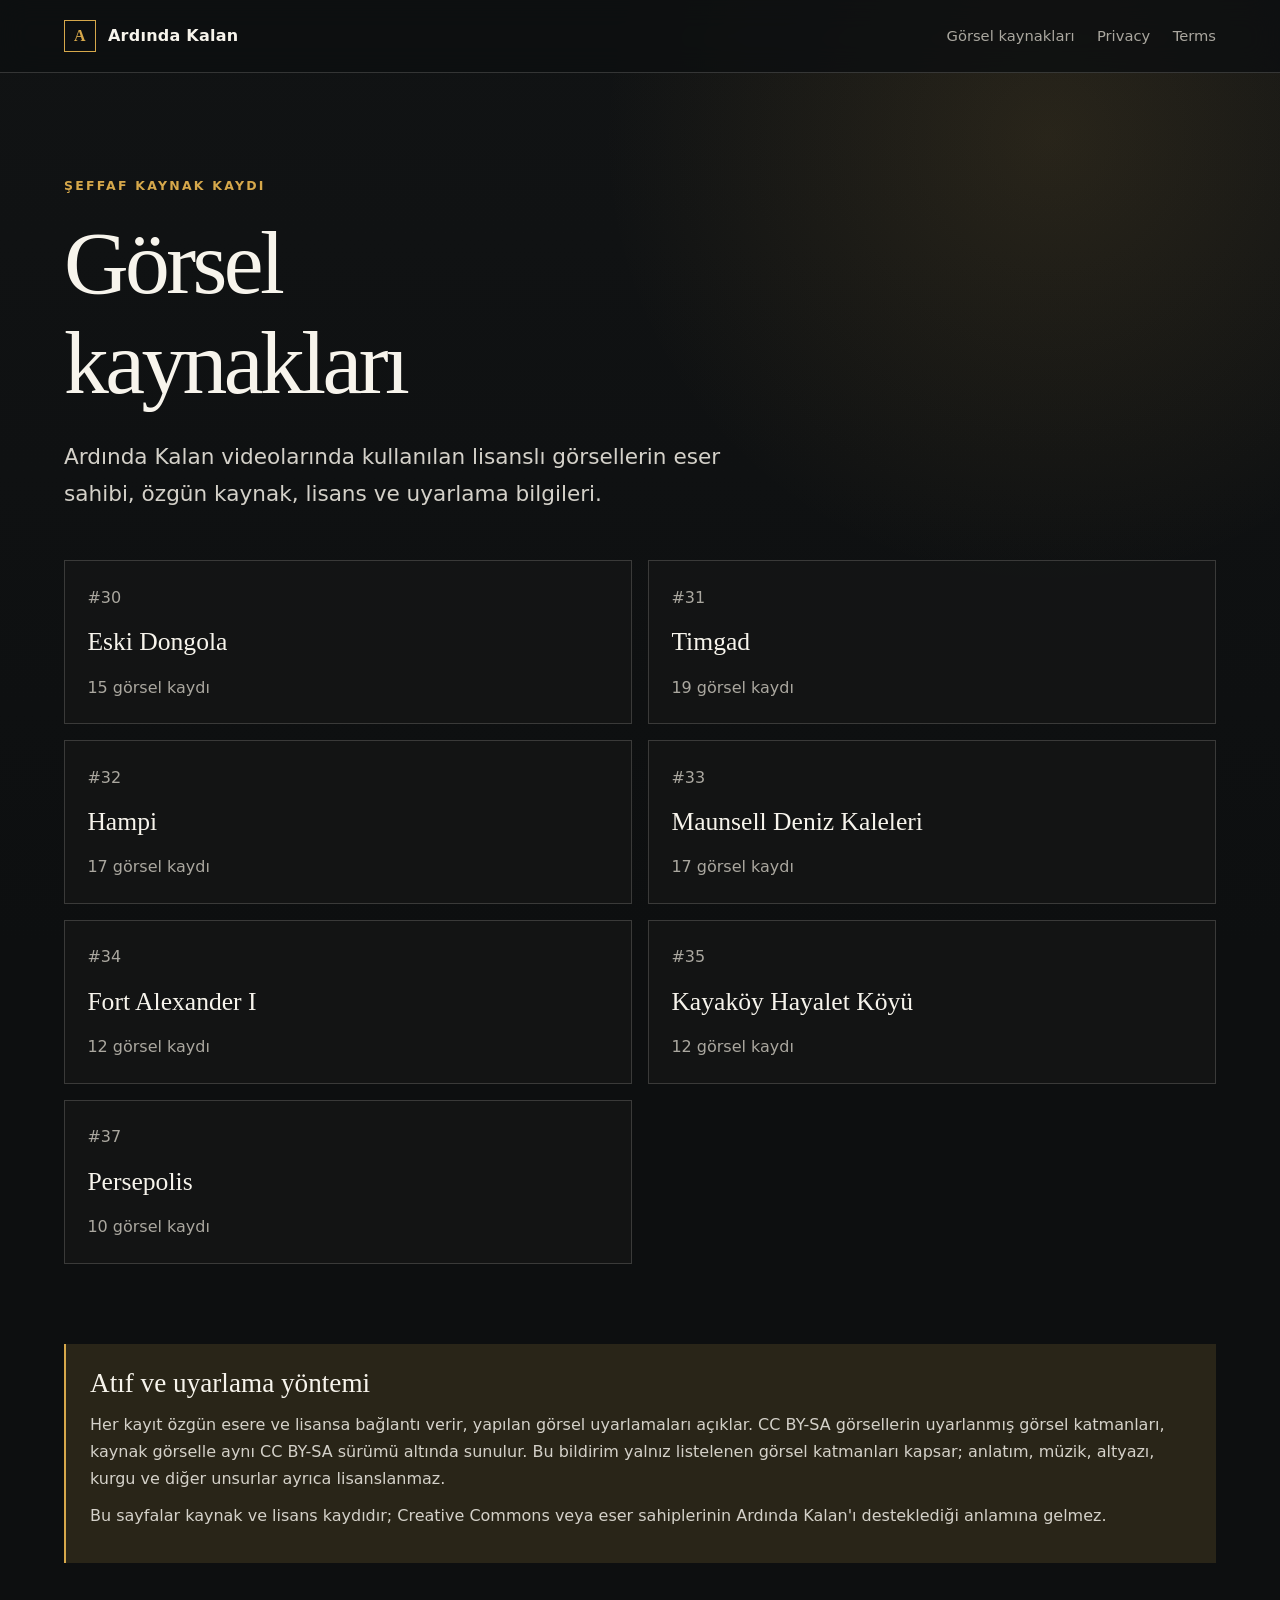
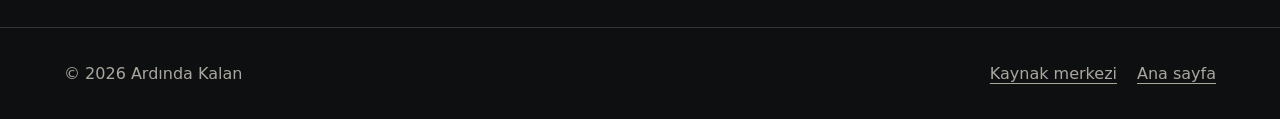
==== sources/index.html @ ea2f78c0 "Publish 7 license source pages (#30, #31, #32, #33, #34, #35, #37)" ====
<!doctype html>
<html lang="tr">
<head>
  <meta charset="utf-8">
  <meta name="viewport" content="width=device-width, initial-scale=1">
  <title>Görsel kaynakları — Ardında Kalan</title>
  <meta name="description" content="Ardında Kalan görsel kaynak ve lisans merkezi">
  <link rel="stylesheet" href="../styles.css">
</head>
<body>
  <header class="site-header"><nav class="nav" aria-label="Ana gezinme">
    <a class="brand" href="../index.html"><span class="brand-mark" aria-hidden="true">A</span> Ardında Kalan</a>
    <div class="nav-links"><a href="../sources/index.html">Görsel kaynakları</a><a href="../privacy.html">Privacy</a><a href="../terms.html">Terms</a></div>
  </nav></header>
  <main><section class="sources-hero">
  <p class="eyebrow">Şeffaf kaynak kaydı</p>
  <h1>Görsel kaynakları</h1>
  <p class="lead">Ardında Kalan videolarında kullanılan lisanslı görsellerin eser sahibi, özgün kaynak, lisans ve uyarlama bilgileri.</p>
</section>
<section class="sources-grid" aria-label="Video kaynak sayfaları"><a class="source-card" href="../30/">
  <span class="source-number">#30</span><strong>Eski Dongola</strong><span>15 görsel kaydı</span>
</a>
<a class="source-card" href="../31/">
  <span class="source-number">#31</span><strong>Timgad</strong><span>19 görsel kaydı</span>
</a>
<a class="source-card" href="../32/">
  <span class="source-number">#32</span><strong>Hampi</strong><span>17 görsel kaydı</span>
</a>
<a class="source-card" href="../33/">
  <span class="source-number">#33</span><strong>Maunsell Deniz Kaleleri</strong><span>17 görsel kaydı</span>
</a>
<a class="source-card" href="../34/">
  <span class="source-number">#34</span><strong>Fort Alexander I</strong><span>12 görsel kaydı</span>
</a>
<a class="source-card" href="../35/">
  <span class="source-number">#35</span><strong>Kayaköy Hayalet Köyü</strong><span>12 görsel kaydı</span>
</a>
<a class="source-card" href="../37/">
  <span class="source-number">#37</span><strong>Persepolis</strong><span>10 görsel kaydı</span>
</a></section>
<section class="license-note"><h2>Atıf ve uyarlama yöntemi</h2>
  <p>Her kayıt özgün esere ve lisansa bağlantı verir, yapılan görsel uyarlamaları açıklar. CC BY-SA görsellerin uyarlanmış görsel katmanları, kaynak görselle aynı CC BY-SA sürümü altında sunulur. Bu bildirim yalnız listelenen görsel katmanları kapsar; anlatım, müzik, altyazı, kurgu ve diğer unsurlar ayrıca lisanslanmaz.</p>
  <p>Bu sayfalar kaynak ve lisans kaydıdır; Creative Commons veya eser sahiplerinin Ardında Kalan'ı desteklediği anlamına gelmez.</p>
</section></main>
  <footer class="site-footer"><div class="footer-inner"><span>© 2026 Ardında Kalan</span><div class="footer-links"><a href="../sources/index.html">Kaynak merkezi</a><a href="../index.html">Ana sayfa</a></div></div></footer>
</body>
</html>
---- styles.css ----
:root {
  color-scheme: dark;
  --ink: #f7f4ec;
  --muted: #aaa79f;
  --line: rgba(247, 244, 236, 0.17);
  --surface: rgba(20, 21, 22, 0.86);
  --accent: #d6a84b;
  --accent-soft: rgba(214, 168, 75, 0.14);
  --page: #0d0f10;
  --max: 72rem;
}

* { box-sizing: border-box; }

html { scroll-behavior: smooth; }

body {
  margin: 0;
  min-height: 100vh;
  color: var(--ink);
  background:
    radial-gradient(circle at 82% 8%, rgba(214, 168, 75, 0.12), transparent 28rem),
    linear-gradient(180deg, #111314 0%, var(--page) 55%);
  font-family: Inter, ui-sans-serif, system-ui, -apple-system, BlinkMacSystemFont, "Segoe UI", sans-serif;
  font-size: 1rem;
  line-height: 1.7;
}

a { color: inherit; }

.site-header {
  border-bottom: 1px solid var(--line);
  background: rgba(13, 15, 16, 0.82);
  backdrop-filter: blur(14px);
  position: sticky;
  top: 0;
  z-index: 10;
}

.nav {
  width: min(calc(100% - 2rem), var(--max));
  min-height: 4.5rem;
  margin: 0 auto;
  display: flex;
  align-items: center;
  justify-content: space-between;
  gap: 1.5rem;
}

.brand {
  display: inline-flex;
  align-items: center;
  gap: 0.75rem;
  text-decoration: none;
  font-weight: 750;
  letter-spacing: 0.015em;
}

.brand-mark {
  width: 2rem;
  height: 2rem;
  display: grid;
  place-items: center;
  border: 1px solid var(--accent);
  color: var(--accent);
  font-family: Georgia, serif;
  font-weight: 700;
}

.nav-links {
  display: flex;
  align-items: center;
  gap: 1.4rem;
  color: var(--muted);
  font-size: 0.92rem;
}

.nav-links a { text-decoration: none; }
.nav-links a:hover, .nav-links a:focus-visible { color: var(--ink); }

main {
  width: min(calc(100% - 2rem), var(--max));
  margin: 0 auto;
}

.hero {
  min-height: calc(100vh - 4.5rem);
  display: grid;
  align-content: center;
  grid-template-columns: minmax(0, 1.25fr) minmax(17rem, 0.75fr);
  gap: clamp(2rem, 7vw, 6rem);
  padding: 5rem 0;
}

.eyebrow {
  margin: 0 0 1rem;
  color: var(--accent);
  font-size: 0.78rem;
  font-weight: 750;
  letter-spacing: 0.18em;
  text-transform: uppercase;
}

h1, h2, h3 { line-height: 1.12; }

h1 {
  margin: 0;
  max-width: 12ch;
  font-family: Georgia, "Times New Roman", serif;
  font-size: clamp(3rem, 8vw, 7.2rem);
  font-weight: 500;
  letter-spacing: -0.045em;
}

.lead {
  max-width: 42rem;
  margin: 1.6rem 0 0;
  color: #d4d1c9;
  font-size: clamp(1.08rem, 2vw, 1.35rem);
}

.hero-note {
  align-self: end;
  padding: 1.5rem;
  border-left: 2px solid var(--accent);
  background: var(--accent-soft);
}

.hero-note strong {
  display: block;
  margin-bottom: 0.45rem;
  font-size: 0.9rem;
  letter-spacing: 0.08em;
  text-transform: uppercase;
}

.hero-note p { margin: 0; color: var(--muted); }

.content-block {
  display: grid;
  grid-template-columns: minmax(10rem, 0.36fr) minmax(0, 0.64fr);
  gap: clamp(2rem, 7vw, 6rem);
  padding: 5rem 0;
  border-top: 1px solid var(--line);
}

.content-block h2, .legal h1 {
  margin: 0;
  font-family: Georgia, "Times New Roman", serif;
  font-weight: 500;
  letter-spacing: -0.025em;
}

.content-block h2 { font-size: clamp(2rem, 4vw, 3.4rem); }
.content-block p { margin: 0 0 1.2rem; color: #d4d1c9; }

.platforms {
  margin: 2rem 0 0;
  padding: 0;
  display: grid;
  grid-template-columns: repeat(2, minmax(0, 1fr));
  list-style: none;
  border-top: 1px solid var(--line);
}

.platforms li {
  padding: 1rem 0;
  border-bottom: 1px solid var(--line);
  color: var(--muted);
}

.legal {
  max-width: 49rem;
  padding: clamp(4rem, 8vw, 7rem) 0;
}

.legal h1 { font-size: clamp(2.8rem, 7vw, 5.6rem); }
.legal .updated { margin: 1rem 0 3rem; color: var(--muted); }
.legal h2 { margin: 2.8rem 0 0.8rem; font-size: 1.35rem; }
.legal p, .legal li { color: #d4d1c9; }
.legal ul { padding-left: 1.2rem; }

.site-footer {
  border-top: 1px solid var(--line);
  color: var(--muted);
}

.footer-inner {
  width: min(calc(100% - 2rem), var(--max));
  margin: 0 auto;
  padding: 2rem 0;
  display: flex;
  justify-content: space-between;
  gap: 1rem;
  flex-wrap: wrap;
}

.footer-links { display: flex; gap: 1.25rem; }
.footer-links a { text-underline-offset: 0.25rem; }

@media (max-width: 720px) {
  .nav { align-items: flex-start; padding: 1rem 0; }
  .nav-links { gap: 0.8rem; flex-wrap: wrap; justify-content: flex-end; }
  .hero, .content-block { grid-template-columns: 1fr; }
  .hero { min-height: auto; padding: 5rem 0 4rem; }
  .hero-note { align-self: auto; }
  .platforms { grid-template-columns: 1fr; }
}

@media (max-width: 480px) {
  .nav { display: block; }
  .nav-links { margin-top: 0.8rem; justify-content: flex-start; }
  h1 { font-size: clamp(2.7rem, 16vw, 4.6rem); }
}


.sources-hero, .source-title { padding: clamp(4rem, 8vw, 7rem) 0 3rem; }
.sources-hero h1, .source-title h1 { margin: 0; font-family: Georgia, "Times New Roman", serif; font-size: clamp(2.8rem, 7vw, 5.8rem); font-weight: 500; letter-spacing: -0.04em; }
.sources-grid { display: grid; grid-template-columns: repeat(2, minmax(0, 1fr)); gap: 1rem; padding: 0 0 5rem; }
.source-card { min-height: 10rem; padding: 1.4rem; display: flex; flex-direction: column; justify-content: space-between; gap: .6rem; border: 1px solid var(--line); background: var(--surface); text-decoration: none; }
.source-card:hover, .source-card:focus-visible { border-color: var(--accent); transform: translateY(-2px); }
.source-card strong { font-family: Georgia, "Times New Roman", serif; font-size: 1.6rem; font-weight: 500; }
.source-card span:last-child, .source-number { color: var(--muted); }
.license-note { margin: 0 0 4rem; padding: 1.5rem; border-left: 2px solid var(--accent); background: var(--accent-soft); }
.license-note h2 { margin: 0 0 .8rem; font-family: Georgia, serif; font-size: 1.7rem; font-weight: 500; }
.license-note p { margin: .6rem 0; color: #d4d1c9; }
.breadcrumbs { display: flex; gap: .65rem; padding-top: 2rem; color: var(--muted); font-size: .92rem; }
.source-meta { display: grid; gap: .6rem; margin-top: 1.5rem; color: var(--muted); overflow-wrap: anywhere; }
.source-meta code { font-size: .78rem; }
.source-list { display: grid; gap: 1rem; padding-bottom: 5rem; }
.source-entry { padding: clamp(1rem, 3vw, 1.6rem); border: 1px solid var(--line); background: var(--surface); }
.source-entry-head { display: grid; grid-template-columns: 3.5rem 1fr; gap: 1rem; align-items: baseline; }
.source-entry-head span { color: var(--accent); font-weight: 750; }
.source-entry h2 { margin: 0; font-family: Georgia, serif; font-size: clamp(1.25rem, 3vw, 1.8rem); font-weight: 500; overflow-wrap: anywhere; }
.source-entry dl { margin: 1.2rem 0 0; display: grid; gap: .75rem; }
.source-entry dl div { display: grid; grid-template-columns: minmax(8rem, .25fr) minmax(0, .75fr); gap: 1rem; border-top: 1px solid var(--line); padding-top: .75rem; }
.source-entry dt { color: var(--muted); }
.source-entry dd { margin: 0; overflow-wrap: anywhere; }
.source-entry p { margin: 1rem 0 0; color: #d4d1c9; }
.text-link { color: var(--accent); text-underline-offset: .25rem; }
@media (max-width: 720px) { .sources-grid { grid-template-columns: 1fr; } .source-entry dl div { grid-template-columns: 1fr; gap: .2rem; } }
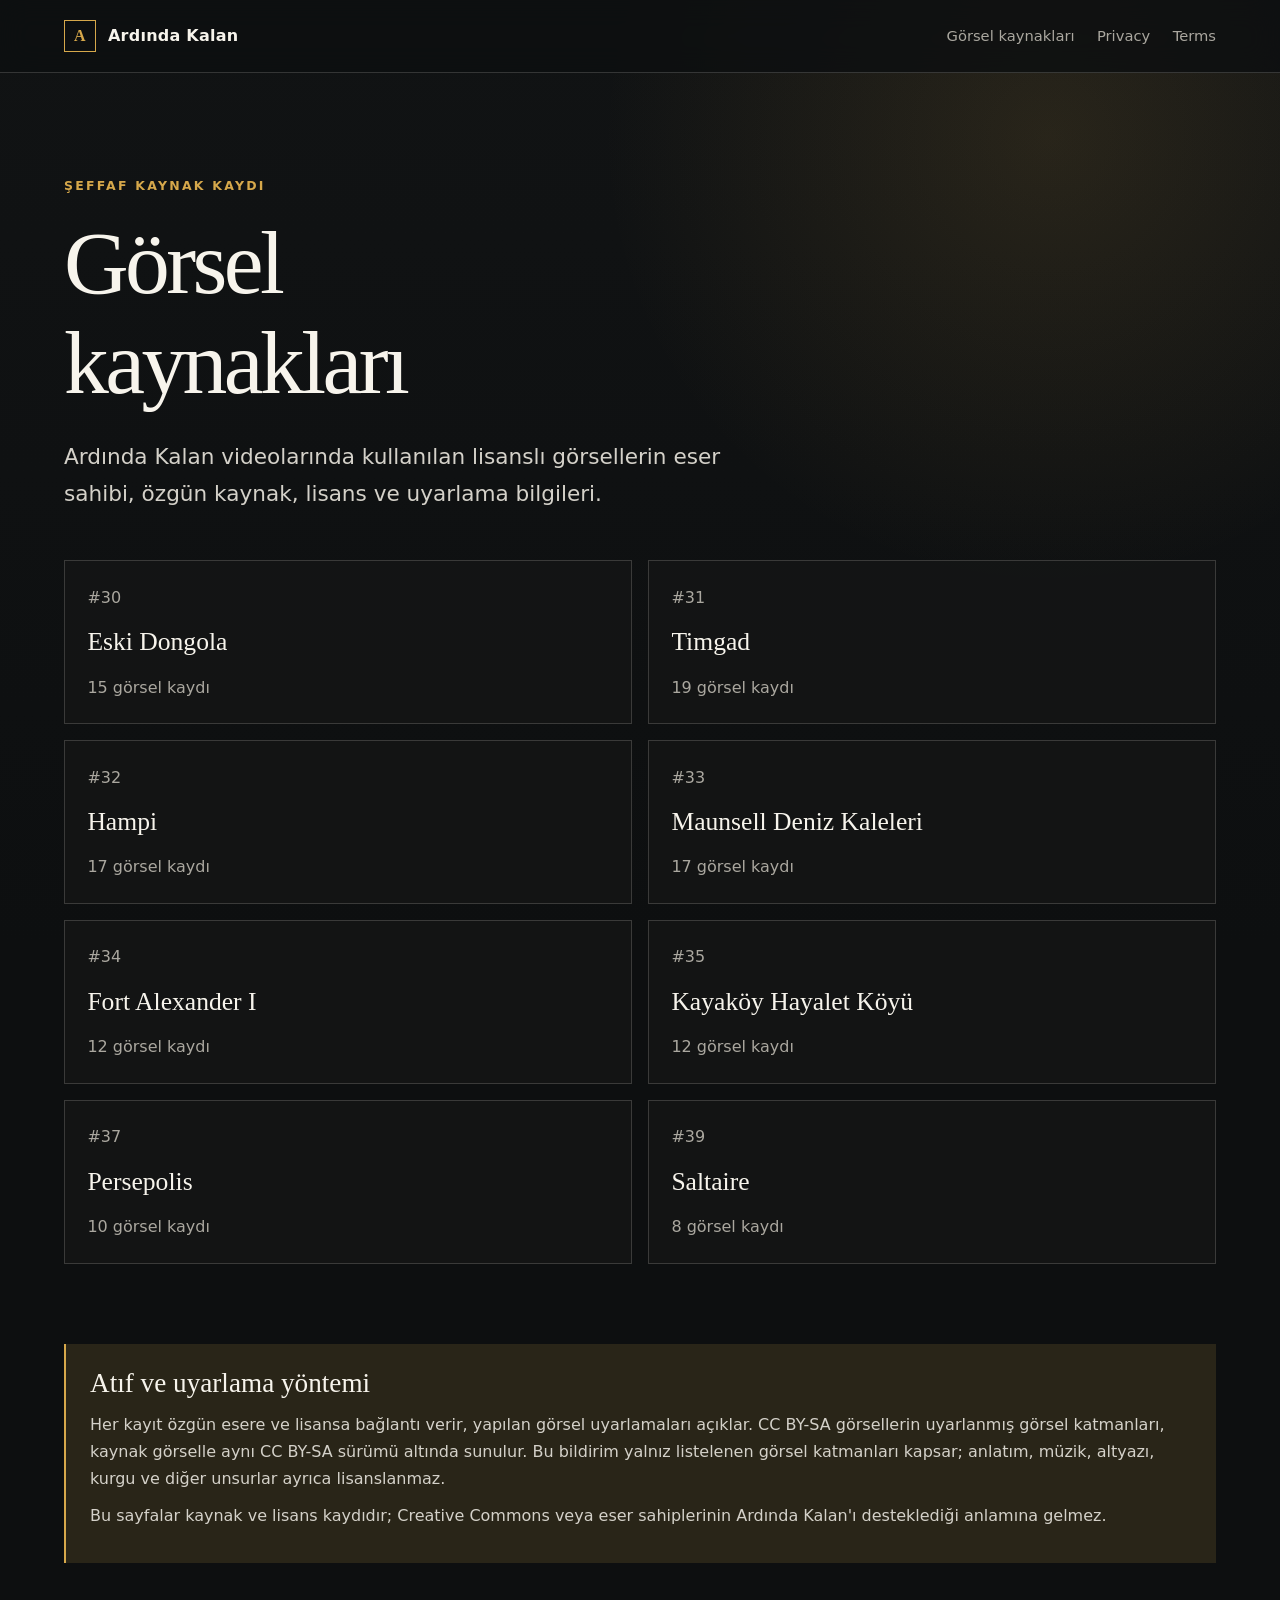
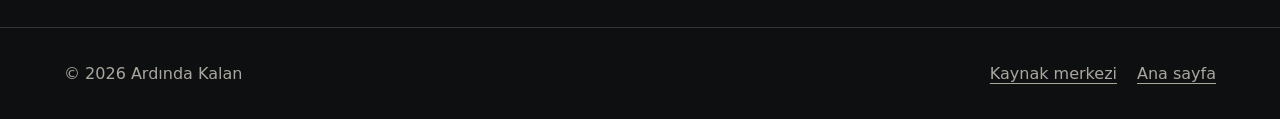
==== commit f4802fe9: "Publish #39 Saltaire license source page" ====
--- a/sources/index.html
+++ b/sources/index.html
@@ -37,6 +37,9 @@
 </a>
 <a class="source-card" href="../37/">
   <span class="source-number">#37</span><strong>Persepolis</strong><span>10 görsel kaydı</span>
+</a>
+<a class="source-card" href="../39/">
+  <span class="source-number">#39</span><strong>Saltaire</strong><span>8 görsel kaydı</span>
 </a></section>
 <section class="license-note"><h2>Atıf ve uyarlama yöntemi</h2>
   <p>Her kayıt özgün esere ve lisansa bağlantı verir, yapılan görsel uyarlamaları açıklar. CC BY-SA görsellerin uyarlanmış görsel katmanları, kaynak görselle aynı CC BY-SA sürümü altında sunulur. Bu bildirim yalnız listelenen görsel katmanları kapsar; anlatım, müzik, altyazı, kurgu ve diğer unsurlar ayrıca lisanslanmaz.</p>
